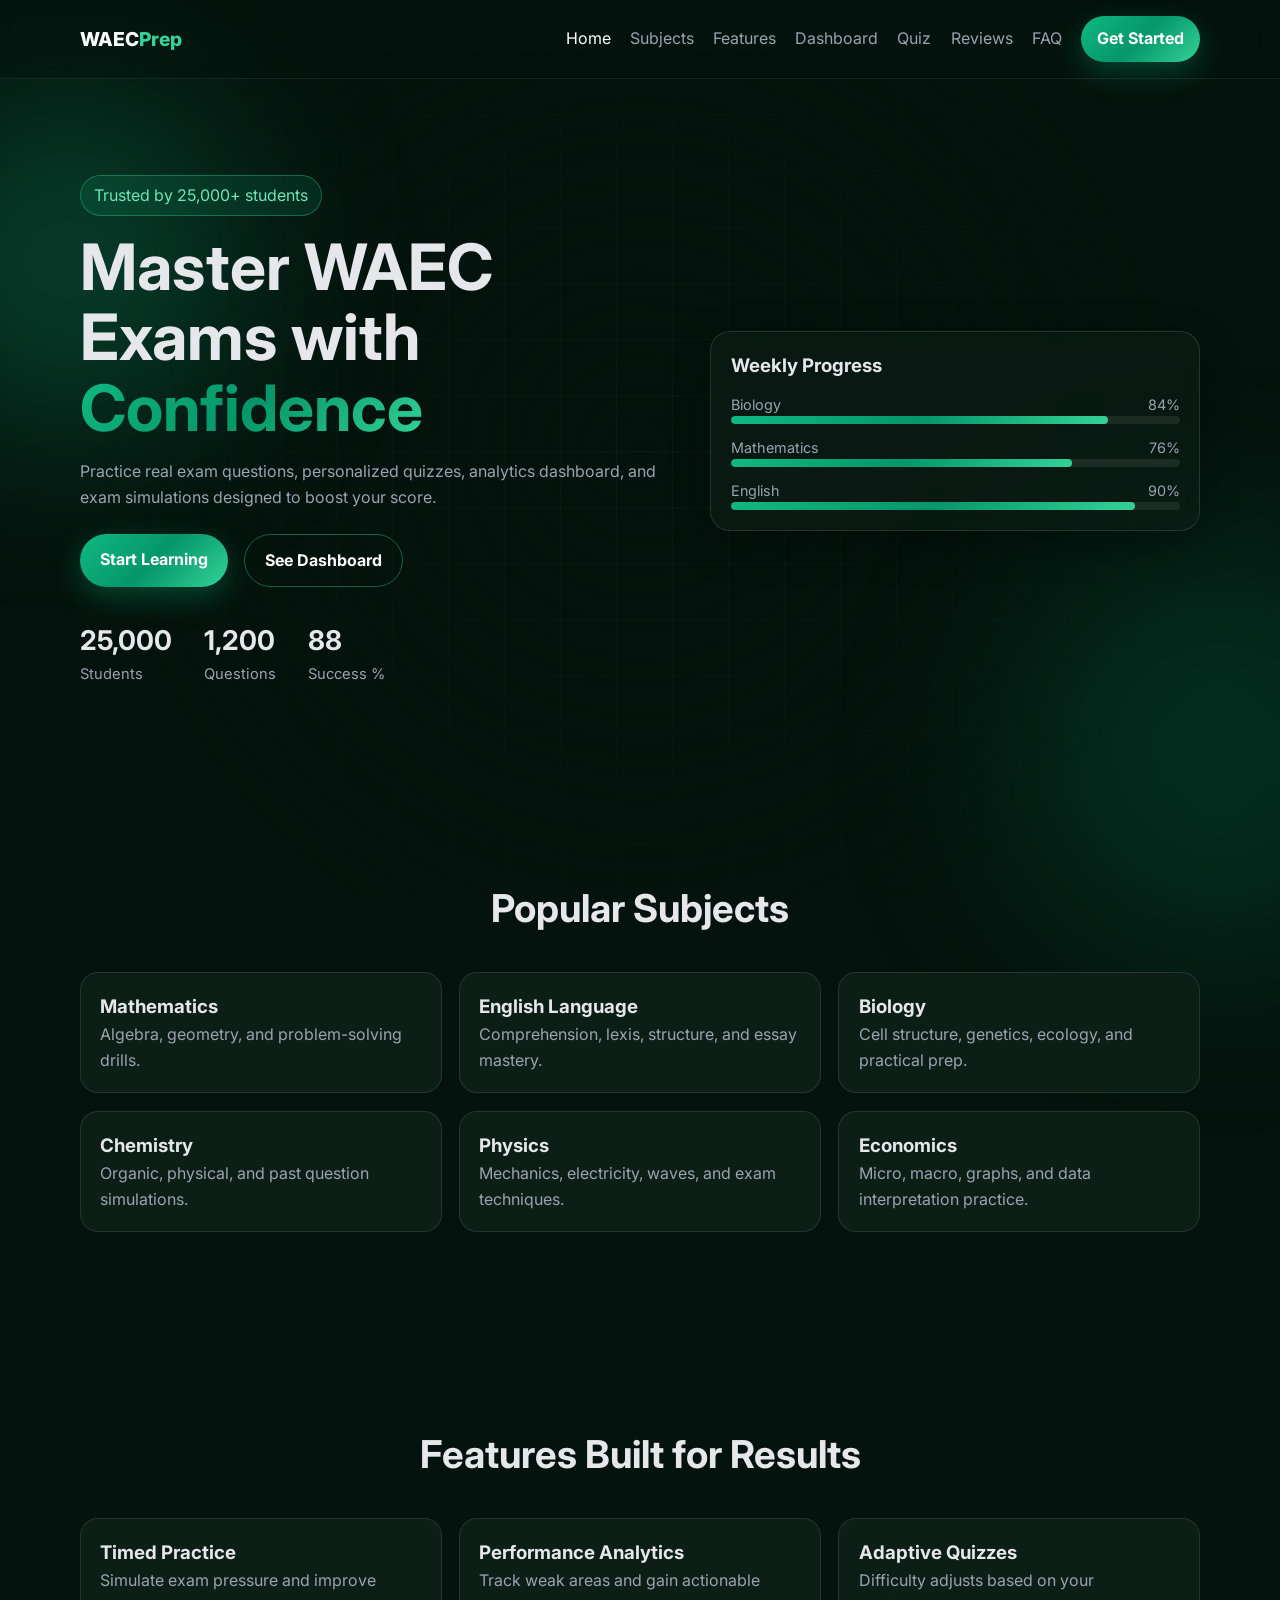
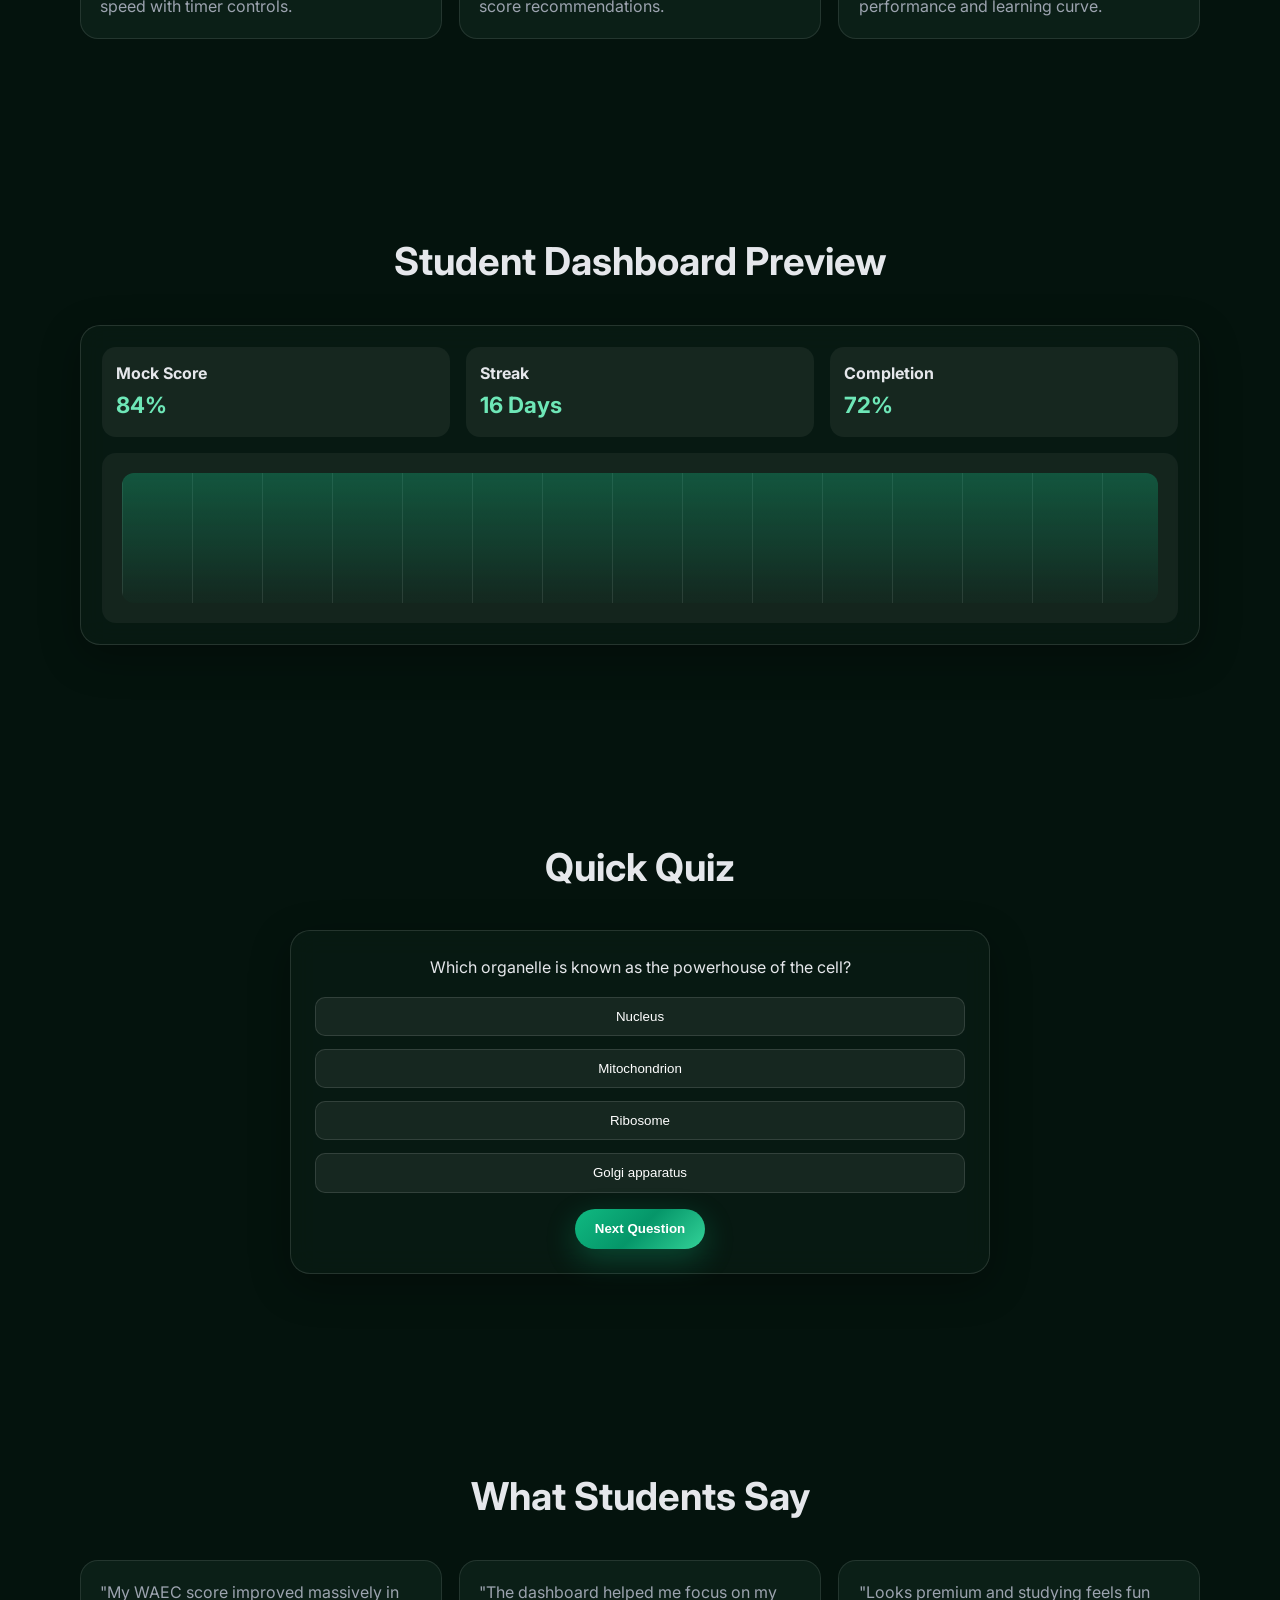
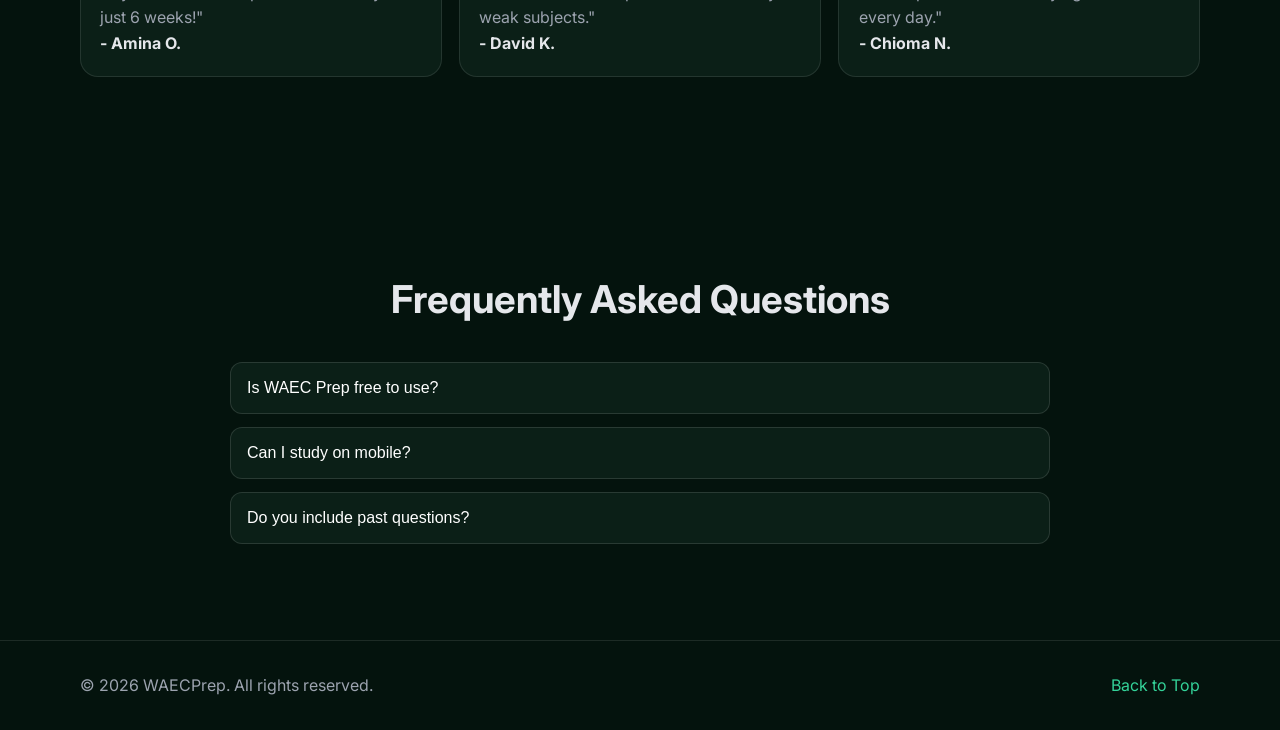
==== index.html @ 3640a82a "Build WAEC prep landing page clone with green theme" ====
<!DOCTYPE html>
<html lang="en">
<head>
  <meta charset="UTF-8" />
  <meta name="viewport" content="width=device-width, initial-scale=1.0" />
  <title>WAEC Prep - Learn Smarter, Score Higher</title>
  <link rel="preconnect" href="https://fonts.googleapis.com">
  <link rel="preconnect" href="https://fonts.gstatic.com" crossorigin>
  <link href="https://fonts.googleapis.com/css2?family=Inter:wght@400;500;600;700;800&display=swap" rel="stylesheet">
  <link rel="stylesheet" href="style.css" />
</head>
<body>
  <div class="bg-effects" aria-hidden="true">
    <span class="orb orb-1"></span>
    <span class="orb orb-2"></span>
    <span class="grid-overlay"></span>
  </div>

  <header class="navbar" id="navbar">
    <div class="container nav-wrapper">
      <a href="#home" class="logo">WAEC<span>Prep</span></a>
      <button class="mobile-toggle" id="mobileToggle" aria-label="Toggle navigation">
        <span></span><span></span><span></span>
      </button>
      <nav class="nav-links" id="navLinks">
        <a href="#home" class="nav-link active">Home</a>
        <a href="#subjects" class="nav-link">Subjects</a>
        <a href="#features" class="nav-link">Features</a>
        <a href="#dashboard" class="nav-link">Dashboard</a>
        <a href="#quiz" class="nav-link">Quiz</a>
        <a href="#testimonials" class="nav-link">Reviews</a>
        <a href="#faq" class="nav-link">FAQ</a>
        <a href="#" class="btn btn-sm ripple">Get Started</a>
      </nav>
    </div>
  </header>

  <main>
    <section class="hero section" id="home">
      <div class="container hero-layout">
        <div class="hero-text reveal">
          <p class="badge">Trusted by 25,000+ students</p>
          <h1>Master WAEC Exams with <span>Confidence</span></h1>
          <p class="sub">Practice real exam questions, personalized quizzes, analytics dashboard, and exam simulations designed to boost your score.</p>
          <div class="hero-actions">
            <a href="#subjects" class="btn ripple">Start Learning</a>
            <a href="#dashboard" class="btn btn-ghost ripple">See Dashboard</a>
          </div>
          <div class="stats">
            <div><h3 class="counter" data-target="25000">0</h3><p>Students</p></div>
            <div><h3 class="counter" data-target="1200">0</h3><p>Questions</p></div>
            <div><h3 class="counter" data-target="98">0</h3><p>Success %</p></div>
          </div>
        </div>
        <div class="hero-card reveal delay-1">
          <div class="glass panel">
            <h3>Weekly Progress</h3>
            <div class="progress-wrap">
              <div class="progress-label"><span>Biology</span><span>84%</span></div>
              <div class="track"><div class="bar w84"></div></div>
              <div class="progress-label"><span>Mathematics</span><span>76%</span></div>
              <div class="track"><div class="bar w76"></div></div>
              <div class="progress-label"><span>English</span><span>90%</span></div>
              <div class="track"><div class="bar w90"></div></div>
            </div>
          </div>
        </div>
      </div>
    </section>

    <section class="section" id="subjects">
      <div class="container">
        <h2 class="section-title reveal">Popular Subjects</h2>
        <div class="cards-grid">
          <article class="subject-card reveal"><h3>Mathematics</h3><p>Algebra, geometry, and problem-solving drills.</p></article>
          <article class="subject-card reveal delay-1"><h3>English Language</h3><p>Comprehension, lexis, structure, and essay mastery.</p></article>
          <article class="subject-card reveal delay-2"><h3>Biology</h3><p>Cell structure, genetics, ecology, and practical prep.</p></article>
          <article class="subject-card reveal"><h3>Chemistry</h3><p>Organic, physical, and past question simulations.</p></article>
          <article class="subject-card reveal delay-1"><h3>Physics</h3><p>Mechanics, electricity, waves, and exam techniques.</p></article>
          <article class="subject-card reveal delay-2"><h3>Economics</h3><p>Micro, macro, graphs, and data interpretation practice.</p></article>
        </div>
      </div>
    </section>

    <section class="section" id="features">
      <div class="container">
        <h2 class="section-title reveal">Features Built for Results</h2>
        <div class="feature-grid">
          <article class="feature-card reveal"><h3>Timed Practice</h3><p>Simulate exam pressure and improve speed with timer controls.</p></article>
          <article class="feature-card reveal delay-1"><h3>Performance Analytics</h3><p>Track weak areas and gain actionable score recommendations.</p></article>
          <article class="feature-card reveal delay-2"><h3>Adaptive Quizzes</h3><p>Difficulty adjusts based on your performance and learning curve.</p></article>
        </div>
      </div>
    </section>

    <section class="section" id="dashboard">
      <div class="container">
        <h2 class="section-title reveal">Student Dashboard Preview</h2>
        <div class="dashboard glass reveal">
          <div class="dash-top">
            <div class="metric"><h4>Mock Score</h4><p>84%</p></div>
            <div class="metric"><h4>Streak</h4><p>16 Days</p></div>
            <div class="metric"><h4>Completion</h4><p>72%</p></div>
          </div>
          <div class="dash-chart">
            <div class="chart-line"></div>
          </div>
        </div>
      </div>
    </section>

    <section class="section" id="quiz">
      <div class="container">
        <h2 class="section-title reveal">Quick Quiz</h2>
        <div class="quiz-box glass reveal">
          <p id="question">Loading question...</p>
          <div id="answers" class="answer-list"></div>
          <button id="nextBtn" class="btn ripple">Next Question</button>
        </div>
      </div>
    </section>

    <section class="section" id="testimonials">
      <div class="container">
        <h2 class="section-title reveal">What Students Say</h2>
        <div class="testimonial-grid">
          <article class="testimonial reveal"><p>"My WAEC score improved massively in just 6 weeks!"</p><h4>- Amina O.</h4></article>
          <article class="testimonial reveal delay-1"><p>"The dashboard helped me focus on my weak subjects."</p><h4>- David K.</h4></article>
          <article class="testimonial reveal delay-2"><p>"Looks premium and studying feels fun every day."</p><h4>- Chioma N.</h4></article>
        </div>
      </div>
    </section>

    <section class="section" id="faq">
      <div class="container">
        <h2 class="section-title reveal">Frequently Asked Questions</h2>
        <div class="faq-list">
          <div class="faq-item reveal">
            <button class="faq-question">Is WAEC Prep free to use?</button>
            <div class="faq-answer"><p>Yes, core quizzes and study tools are free with optional premium bundles.</p></div>
          </div>
          <div class="faq-item reveal delay-1">
            <button class="faq-question">Can I study on mobile?</button>
            <div class="faq-answer"><p>Absolutely. The platform is fully responsive for phones, tablets, and desktops.</p></div>
          </div>
          <div class="faq-item reveal delay-2">
            <button class="faq-question">Do you include past questions?</button>
            <div class="faq-answer"><p>Yes. We curate WAEC-style and past-question inspired practice sets regularly.</p></div>
          </div>
        </div>
      </div>
    </section>
  </main>

  <footer class="footer">
    <div class="container footer-wrap">
      <p>© 2026 WAECPrep. All rights reserved.</p>
      <a href="#home">Back to Top</a>
    </div>
  </footer>

  <script src="script.js"></script>
</body>
</html>
---- style.css ----
:root {
  --bg: #04130d;
  --card: #0b1f17;
  --primary: #10b981;
  --secondary: #059669;
  --accent: #34d399;
  --text: #e5e7eb;
  --text-gray: #9ca3af;
  --gradient: linear-gradient(135deg, #10b981, #059669, #34d399);
  --glass: rgba(11, 31, 23, 0.6);
}
* { box-sizing: border-box; margin: 0; padding: 0; }
html { scroll-behavior: smooth; }
body {
  font-family: 'Inter', sans-serif;
  background: var(--bg);
  color: var(--text);
  line-height: 1.6;
  overflow-x: hidden;
}
.container { width: min(1120px, 92%); margin: 0 auto; }
.section { padding: 6rem 0; position: relative; }
.section-title { font-size: clamp(1.9rem, 3vw, 2.5rem); margin-bottom: 2rem; text-align: center; }

.bg-effects .orb { position: fixed; border-radius: 50%; filter: blur(90px); z-index: -2; }
.orb-1 { width: 340px; height: 340px; background: #10b98144; top: 10%; left: -100px; }
.orb-2 { width: 420px; height: 420px; background: #05966933; right: -150px; bottom: -60px; }
.grid-overlay { position: fixed; inset: 0; z-index: -3; background: radial-gradient(circle at center, transparent 0, #04130d 70%), repeating-linear-gradient(0deg, #ffffff08 0 1px, transparent 1px 56px), repeating-linear-gradient(90deg, #ffffff08 0 1px, transparent 1px 56px); }

.navbar { position: sticky; top: 0; z-index: 50; backdrop-filter: blur(12px); background: rgba(4,19,13,0.4); border-bottom: 1px solid #ffffff14; transition: box-shadow .3s ease; }
.navbar.scrolled { box-shadow: 0 10px 30px #00000040; }
.nav-wrapper { display: flex; justify-content: space-between; align-items: center; padding: 1rem 0; }
.logo { font-weight: 800; color: #fff; text-decoration: none; font-size: 1.2rem; }
.logo span { color: var(--accent); }
.nav-links { display: flex; align-items: center; gap: 1.2rem; }
.nav-link { color: var(--text-gray); text-decoration: none; transition: .2s; }
.nav-link:hover, .nav-link.active { color: #fff; }
.mobile-toggle { display: none; background: none; border: 0; }
.mobile-toggle span { display: block; width: 25px; height: 2px; margin: 5px 0; background: #fff; }

.btn { display: inline-flex; border: 0; padding: .8rem 1.25rem; border-radius: 999px; background: var(--gradient); color: white; text-decoration: none; font-weight: 700; position: relative; overflow: hidden; transition: transform .2s ease, box-shadow .2s ease; box-shadow: 0 10px 30px #10b9814d; }
.btn:hover { transform: translateY(-2px); }
.btn-sm { padding: .65rem 1rem; }
.btn-ghost { background: transparent; border: 1px solid #34d39966; box-shadow: none; }

.hero-layout { display: grid; grid-template-columns: 1.1fr .9fr; gap: 2rem; align-items: center; }
.badge { background: #10b9811f; color: #6ee7b7; display: inline-block; padding: .4rem .8rem; border-radius: 999px; margin-bottom: 1rem; border: 1px solid #34d3995c; }
.hero h1 { font-size: clamp(2.2rem, 5vw, 4rem); line-height: 1.1; margin-bottom: 1rem; }
.hero h1 span { background: var(--gradient); -webkit-background-clip: text; color: transparent; }
.sub { color: var(--text-gray); max-width: 600px; margin-bottom: 1.5rem; }
.hero-actions { display: flex; gap: 1rem; margin-bottom: 2rem; flex-wrap: wrap; }
.stats { display: flex; gap: 2rem; }
.stats h3 { font-size: 1.7rem; }
.stats p { color: var(--text-gray); font-size: .92rem; }
.glass { background: var(--glass); border: 1px solid #ffffff1f; box-shadow: 0 12px 40px #00000050; backdrop-filter: blur(14px); border-radius: 20px; }
.panel { padding: 1.2rem; }
.panel h3 { margin-bottom: .75rem; }
.progress-label { display: flex; justify-content: space-between; color: var(--text-gray); font-size: .9rem; margin-top: .75rem; }
.track { height: 8px; background: #ffffff14; border-radius: 999px; overflow: hidden; }
.bar { height: 100%; background: var(--gradient); border-radius: 999px; }
.w84{width:84%}.w76{width:76%}.w90{width:90%}

.cards-grid, .feature-grid, .testimonial-grid { display: grid; grid-template-columns: repeat(3, 1fr); gap: 1.1rem; }
.subject-card,.feature-card,.testimonial { background: var(--card); border: 1px solid #ffffff1a; border-radius: 18px; padding: 1.2rem; transition: .25s; }
.subject-card:hover,.feature-card:hover,.testimonial:hover { transform: translateY(-6px); border-color: #34d39980; box-shadow: 0 12px 32px #10b98129; }
.subject-card p,.feature-card p,.testimonial p { color: var(--text-gray); }

.dashboard { padding: 1.3rem; }
.dash-top { display: grid; grid-template-columns: repeat(3,1fr); gap: 1rem; margin-bottom: 1rem; }
.metric { background: #ffffff0f; padding: .9rem; border-radius: 14px; }
.metric p { font-size: 1.4rem; color: #6ee7b7; font-weight: 700; }
.dash-chart { height: 170px; background: #ffffff0d; border-radius: 14px; position: relative; overflow: hidden; }
.chart-line { position: absolute; inset: 20px; border-radius: 12px; background: linear-gradient(180deg,#10b98155,#10b98106), repeating-linear-gradient(90deg,#ffffff1a 0 1px,transparent 1px 70px); }

.quiz-box { max-width: 700px; margin: 0 auto; padding: 1.5rem; text-align: center; }
.answer-list { display: grid; gap: .8rem; margin: 1rem 0; }
.answer-btn { background: #ffffff10; color: #fff; border: 1px solid #ffffff1f; padding: .7rem; border-radius: 10px; cursor: pointer; }
.answer-btn.correct { border-color: #22c55e; background: #22c55e33; }
.answer-btn.wrong { border-color: #ef4444; background: #ef444433; }

.faq-list { max-width: 820px; margin: 0 auto; display: grid; gap: .8rem; }
.faq-item { border: 1px solid #ffffff1f; border-radius: 12px; background: var(--card); overflow: hidden; }
.faq-question { width: 100%; background: transparent; color: #fff; border: 0; text-align: left; padding: 1rem; font-size: 1rem; cursor: pointer; }
.faq-answer { max-height: 0; overflow: hidden; transition: max-height .25s ease; }
.faq-answer p { color: var(--text-gray); padding: 0 1rem 1rem; }
.faq-item.open .faq-answer { max-height: 150px; }

.footer { padding: 2rem 0; border-top: 1px solid #ffffff1a; }
.footer-wrap { display: flex; justify-content: space-between; color: var(--text-gray); }
.footer a { color: var(--accent); text-decoration: none; }

.reveal { opacity: 0; transform: translateY(18px); transition: all .7s ease; }
.reveal.show { opacity: 1; transform: translateY(0); }
.delay-1 { transition-delay: .12s; }
.delay-2 { transition-delay: .24s; }
.ripple-ink { position: absolute; border-radius: 50%; background: #fff; opacity: .25; transform: scale(0); animation: ripple .6s linear; pointer-events: none; }
@keyframes ripple { to { transform: scale(4); opacity: 0; } }

@media (max-width: 980px) {
  .hero-layout, .cards-grid, .feature-grid, .testimonial-grid { grid-template-columns: 1fr; }
  .dash-top { grid-template-columns: 1fr; }
  .mobile-toggle { display: block; }
  .nav-links { position: absolute; top: 68px; left: 4%; right: 4%; display: none; flex-direction: column; background: #0b1f17f2; border: 1px solid #ffffff1f; border-radius: 14px; padding: 1rem; }
  .nav-links.open { display: flex; }
}
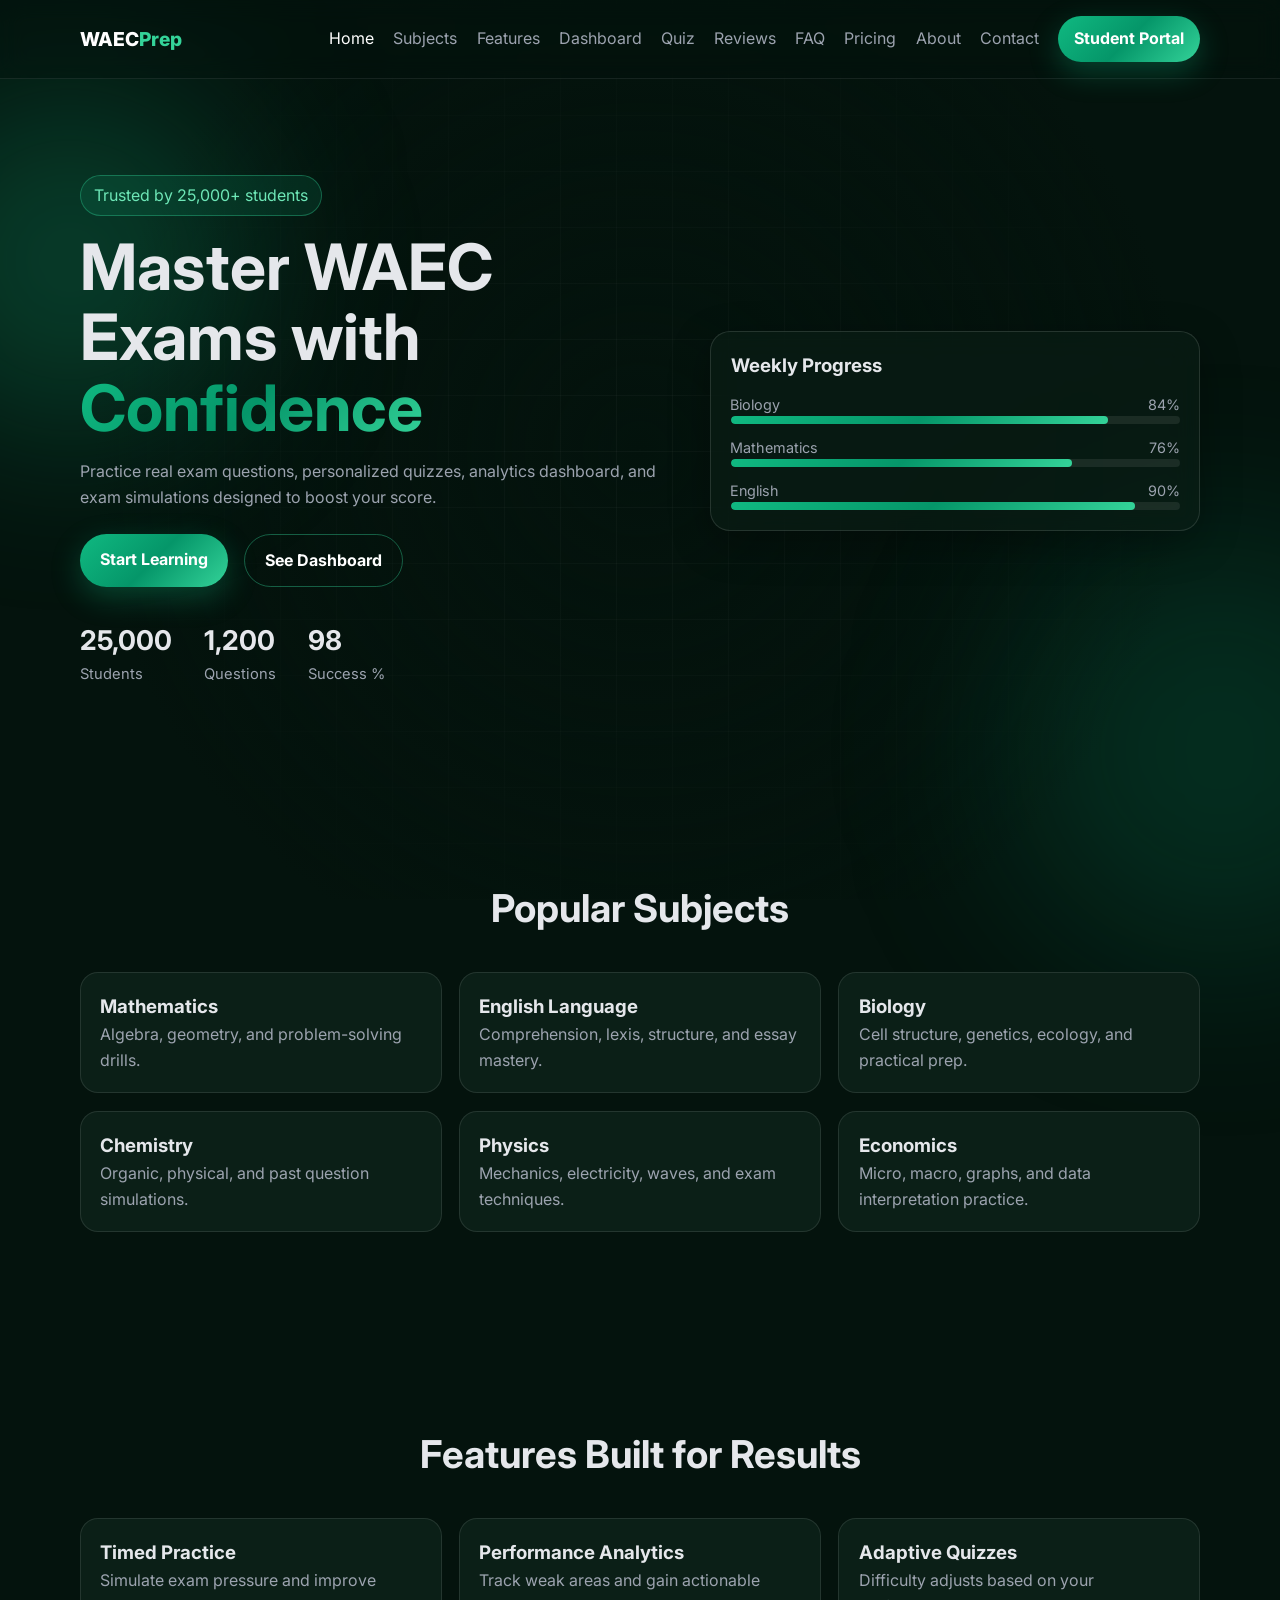
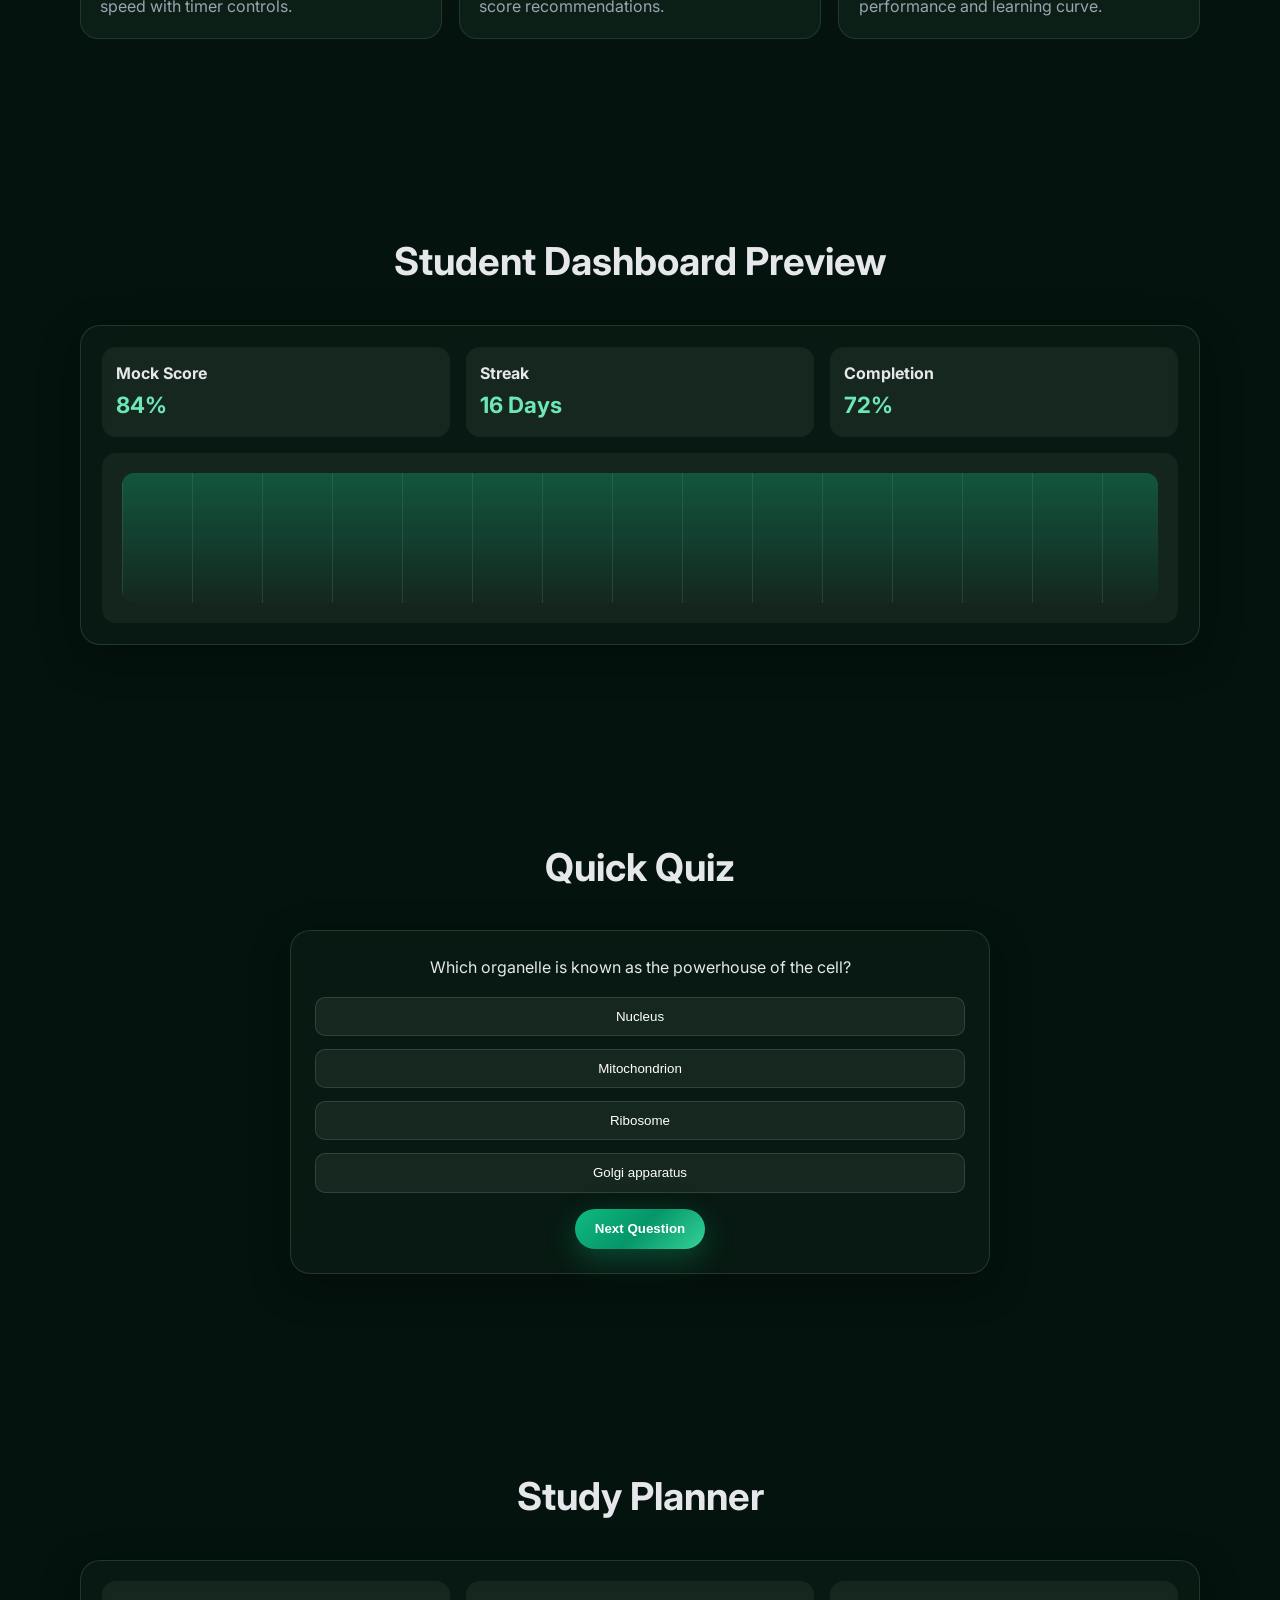
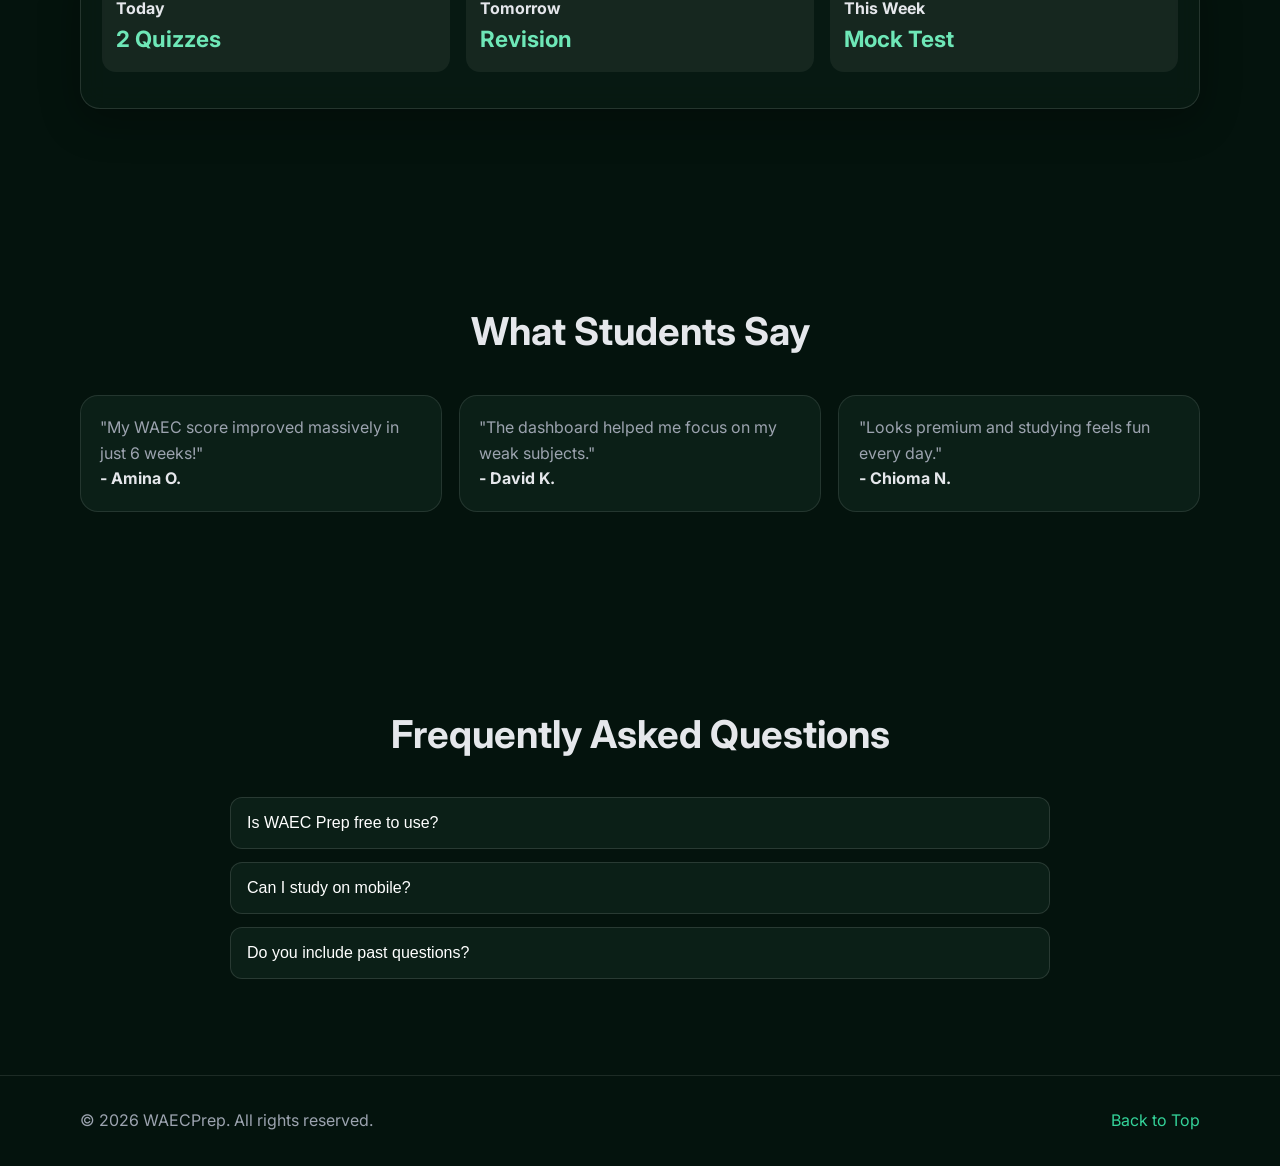
==== commit a262e24e: "Add multi-page experience and extra student features" ====
--- a/index.html
+++ b/index.html
@@ -30,7 +30,10 @@
         <a href="#quiz" class="nav-link">Quiz</a>
         <a href="#testimonials" class="nav-link">Reviews</a>
         <a href="#faq" class="nav-link">FAQ</a>
-        <a href="#" class="btn btn-sm ripple">Get Started</a>
+        <a href="pricing.html" class="nav-link">Pricing</a>
+        <a href="about.html" class="nav-link">About</a>
+        <a href="contact.html" class="nav-link">Contact</a>
+        <a href="dashboard.html" class="btn btn-sm ripple">Student Portal</a>
       </nav>
     </div>
   </header>
@@ -120,6 +123,20 @@
       </div>
     </section>
 
+
+    <section class="section" id="planner">
+      <div class="container">
+        <h2 class="section-title reveal">Study Planner</h2>
+        <div class="dashboard glass reveal">
+          <div class="dash-top">
+            <div class="metric"><h4>Today</h4><p>2 Quizzes</p></div>
+            <div class="metric"><h4>Tomorrow</h4><p>Revision</p></div>
+            <div class="metric"><h4>This Week</h4><p>Mock Test</p></div>
+          </div>
+        </div>
+      </div>
+    </section>
+
     <section class="section" id="testimonials">
       <div class="container">
         <h2 class="section-title reveal">What Students Say</h2>
--- a/style.css
+++ b/style.css
@@ -103,3 +103,11 @@
   .nav-links { position: absolute; top: 68px; left: 4%; right: 4%; display: none; flex-direction: column; background: #0b1f17f2; border: 1px solid #ffffff1f; border-radius: 14px; padding: 1rem; }
   .nav-links.open { display: flex; }
 }
+
+
+.page-shell { min-height: calc(100vh - 140px); }
+.page-card { padding: 1.5rem; }
+.page-grid { margin-top: 1.2rem; }
+.contact-form { max-width: 700px; margin: 0 auto; display: grid; gap: .9rem; padding: 1.3rem; }
+.contact-form label { display: grid; gap: .5rem; color: var(--text-gray); }
+.contact-form input, .contact-form textarea { background: #ffffff10; border: 1px solid #ffffff29; color: #fff; border-radius: 10px; padding: .75rem .9rem; font: inherit; }
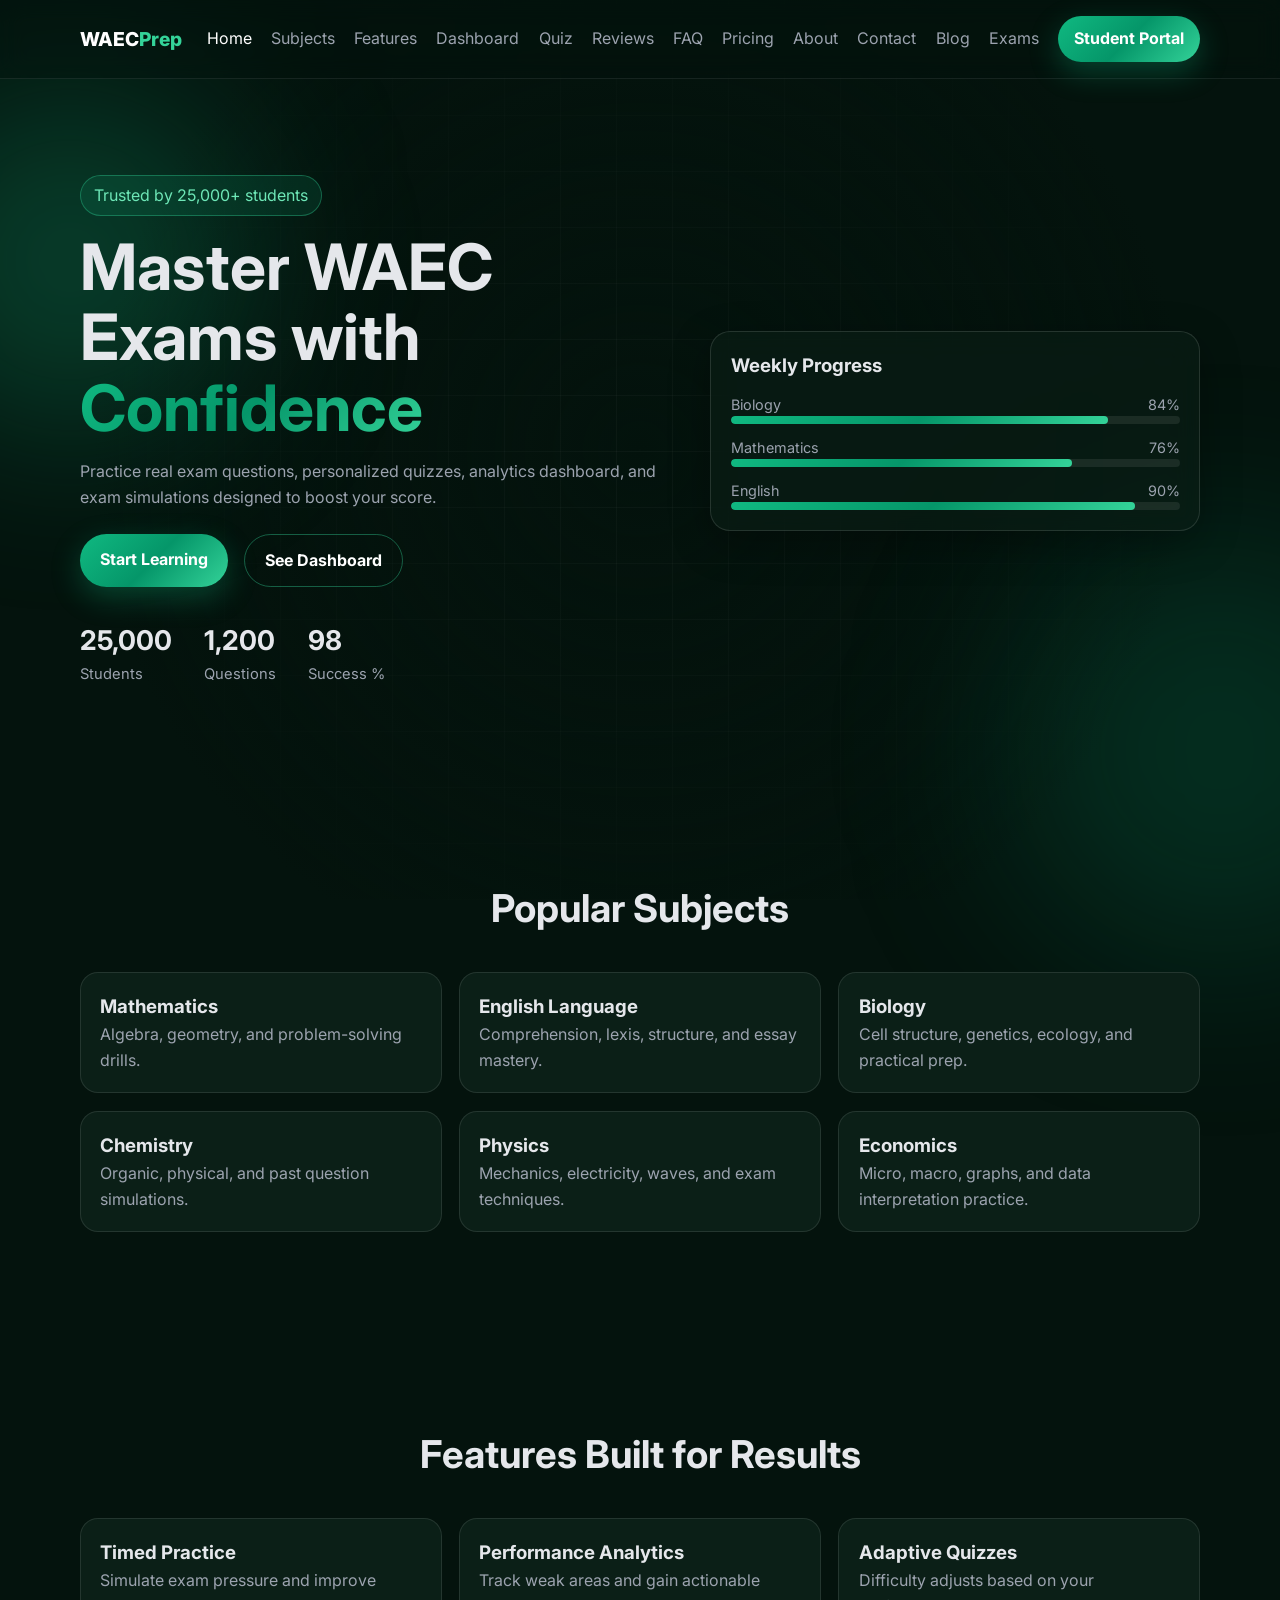
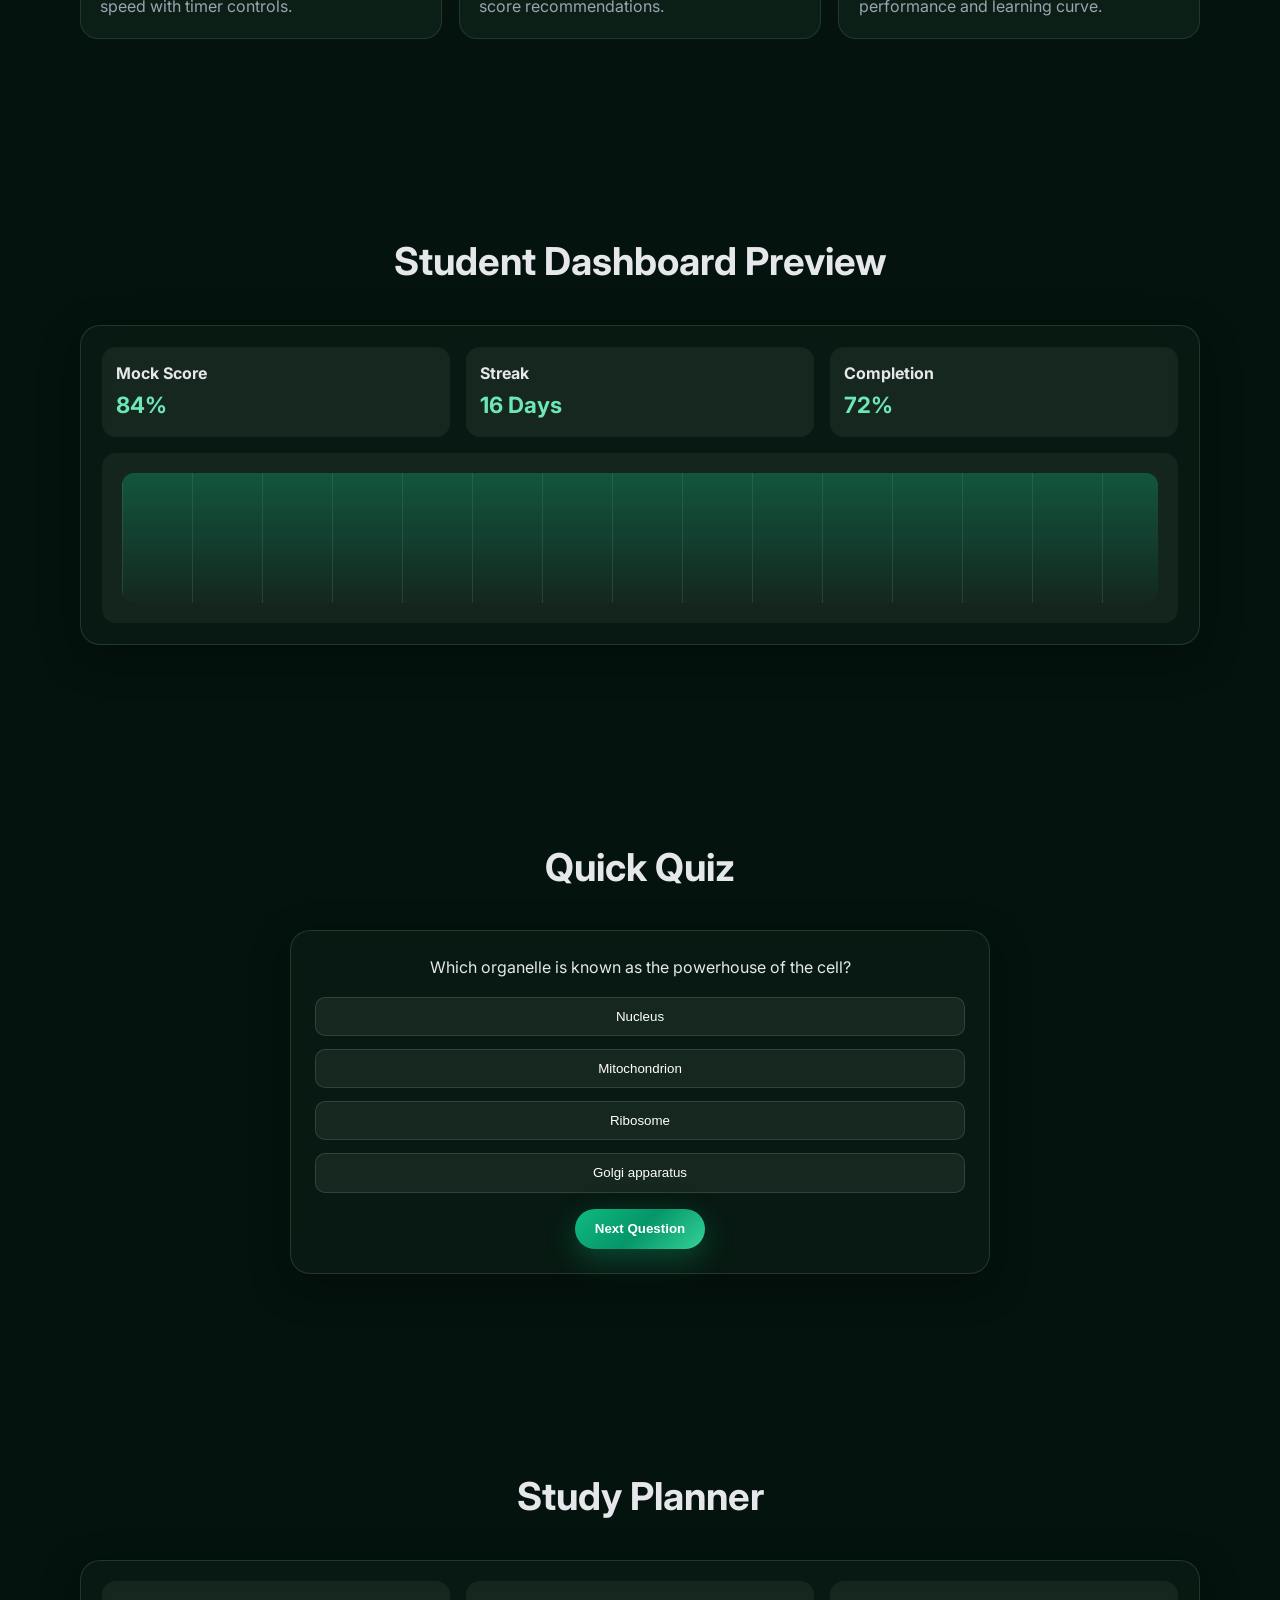
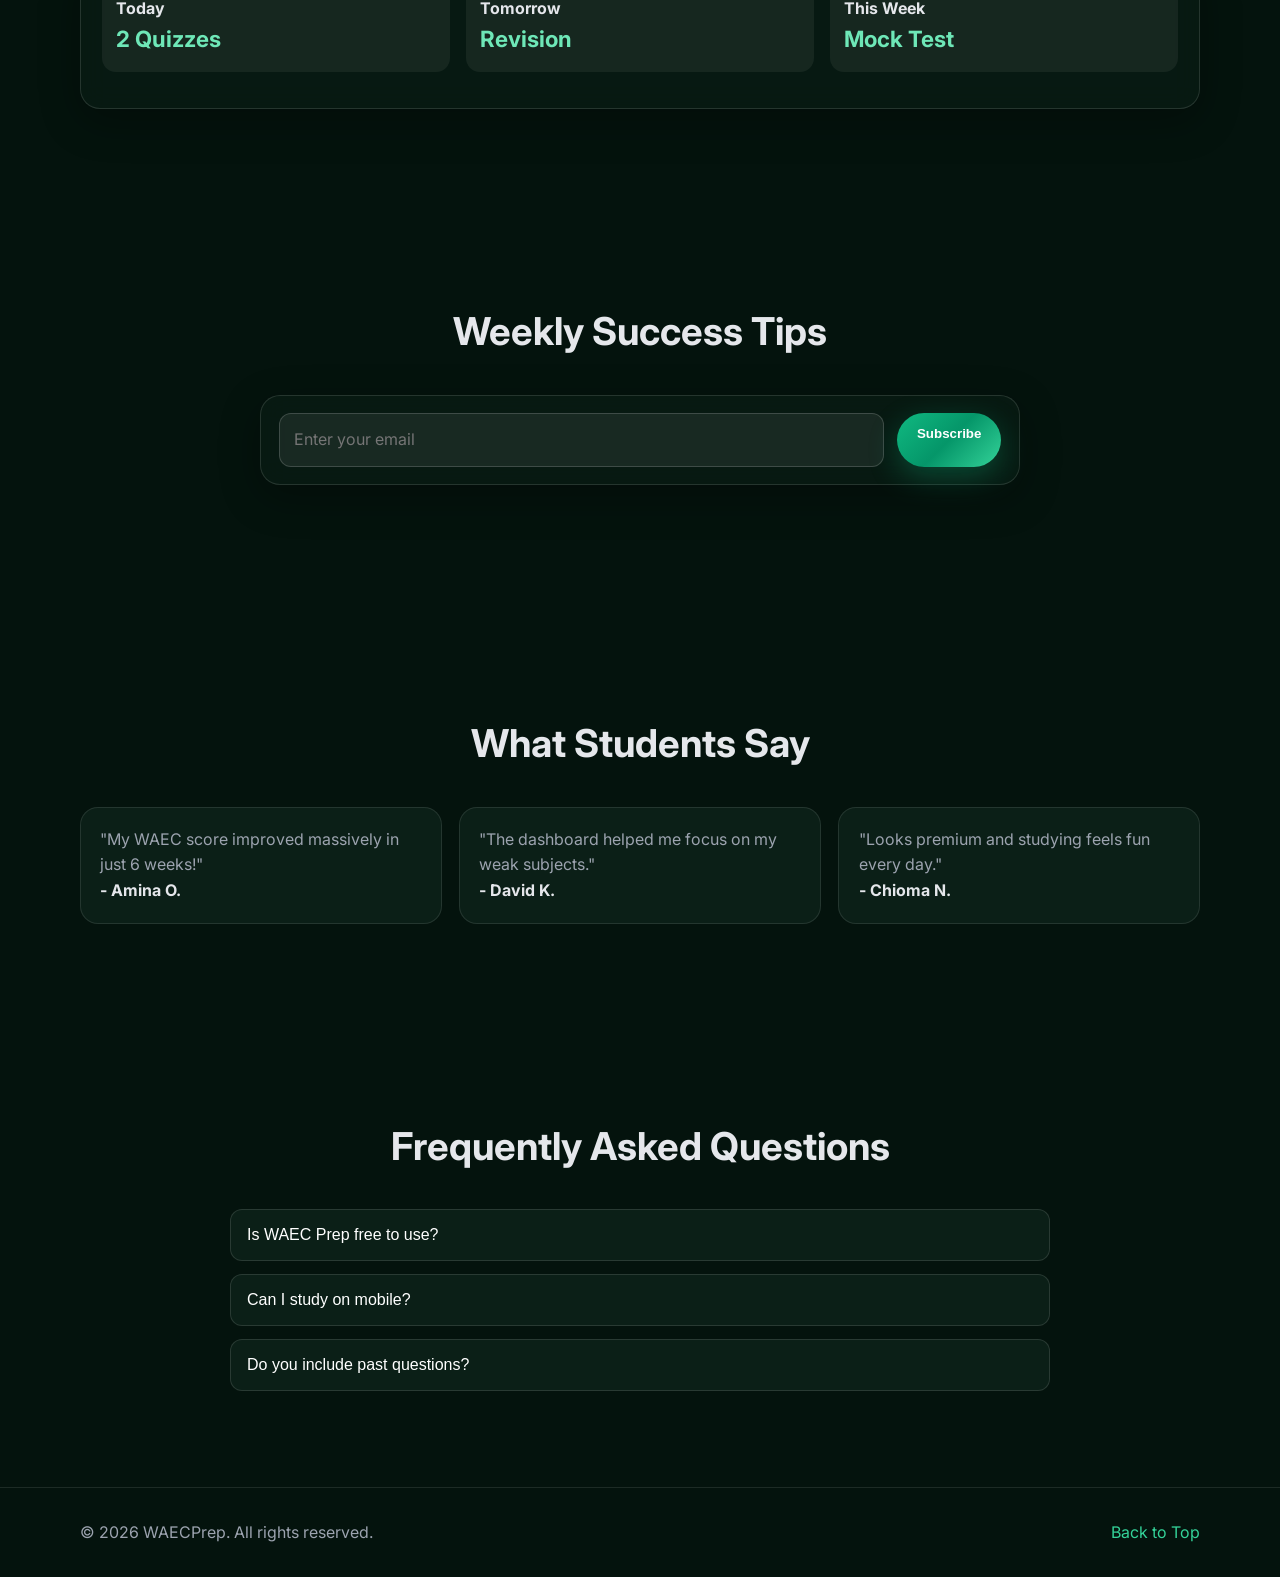
==== commit 69b13cff: "Add blog and exams pages with newsletter and countdown features" ====
--- a/index.html
+++ b/index.html
@@ -33,6 +33,8 @@
         <a href="pricing.html" class="nav-link">Pricing</a>
         <a href="about.html" class="nav-link">About</a>
         <a href="contact.html" class="nav-link">Contact</a>
+        <a href="blog.html" class="nav-link">Blog</a>
+        <a href="exams.html" class="nav-link">Exams</a>
         <a href="dashboard.html" class="btn btn-sm ripple">Student Portal</a>
       </nav>
     </div>
@@ -137,6 +139,18 @@
       </div>
     </section>
 
+
+    <section class="section" id="newsletter">
+      <div class="container">
+        <h2 class="section-title reveal">Weekly Success Tips</h2>
+        <form class="glass newsletter reveal" id="newsletterForm">
+          <input type="email" id="newsletterEmail" placeholder="Enter your email" required />
+          <button class="btn ripple" type="submit">Subscribe</button>
+        </form>
+        <p class="newsletter-note" id="newsletterNote"></p>
+      </div>
+    </section>
+
     <section class="section" id="testimonials">
       <div class="container">
         <h2 class="section-title reveal">What Students Say</h2>
--- a/style.css
+++ b/style.css
@@ -111,3 +111,9 @@
 .contact-form { max-width: 700px; margin: 0 auto; display: grid; gap: .9rem; padding: 1.3rem; }
 .contact-form label { display: grid; gap: .5rem; color: var(--text-gray); }
 .contact-form input, .contact-form textarea { background: #ffffff10; border: 1px solid #ffffff29; color: #fff; border-radius: 10px; padding: .75rem .9rem; font: inherit; }
+
+
+.newsletter { max-width: 760px; margin: 0 auto; padding: 1.1rem; display: grid; grid-template-columns: 1fr auto; gap: .8rem; }
+.newsletter input { background: #ffffff12; border: 1px solid #ffffff2a; color: #fff; border-radius: 12px; padding: .8rem .9rem; font: inherit; }
+.newsletter-note { text-align: center; margin-top: .75rem; color: #6ee7b7; min-height: 24px; }
+@media (max-width: 640px) { .newsletter { grid-template-columns: 1fr; } }
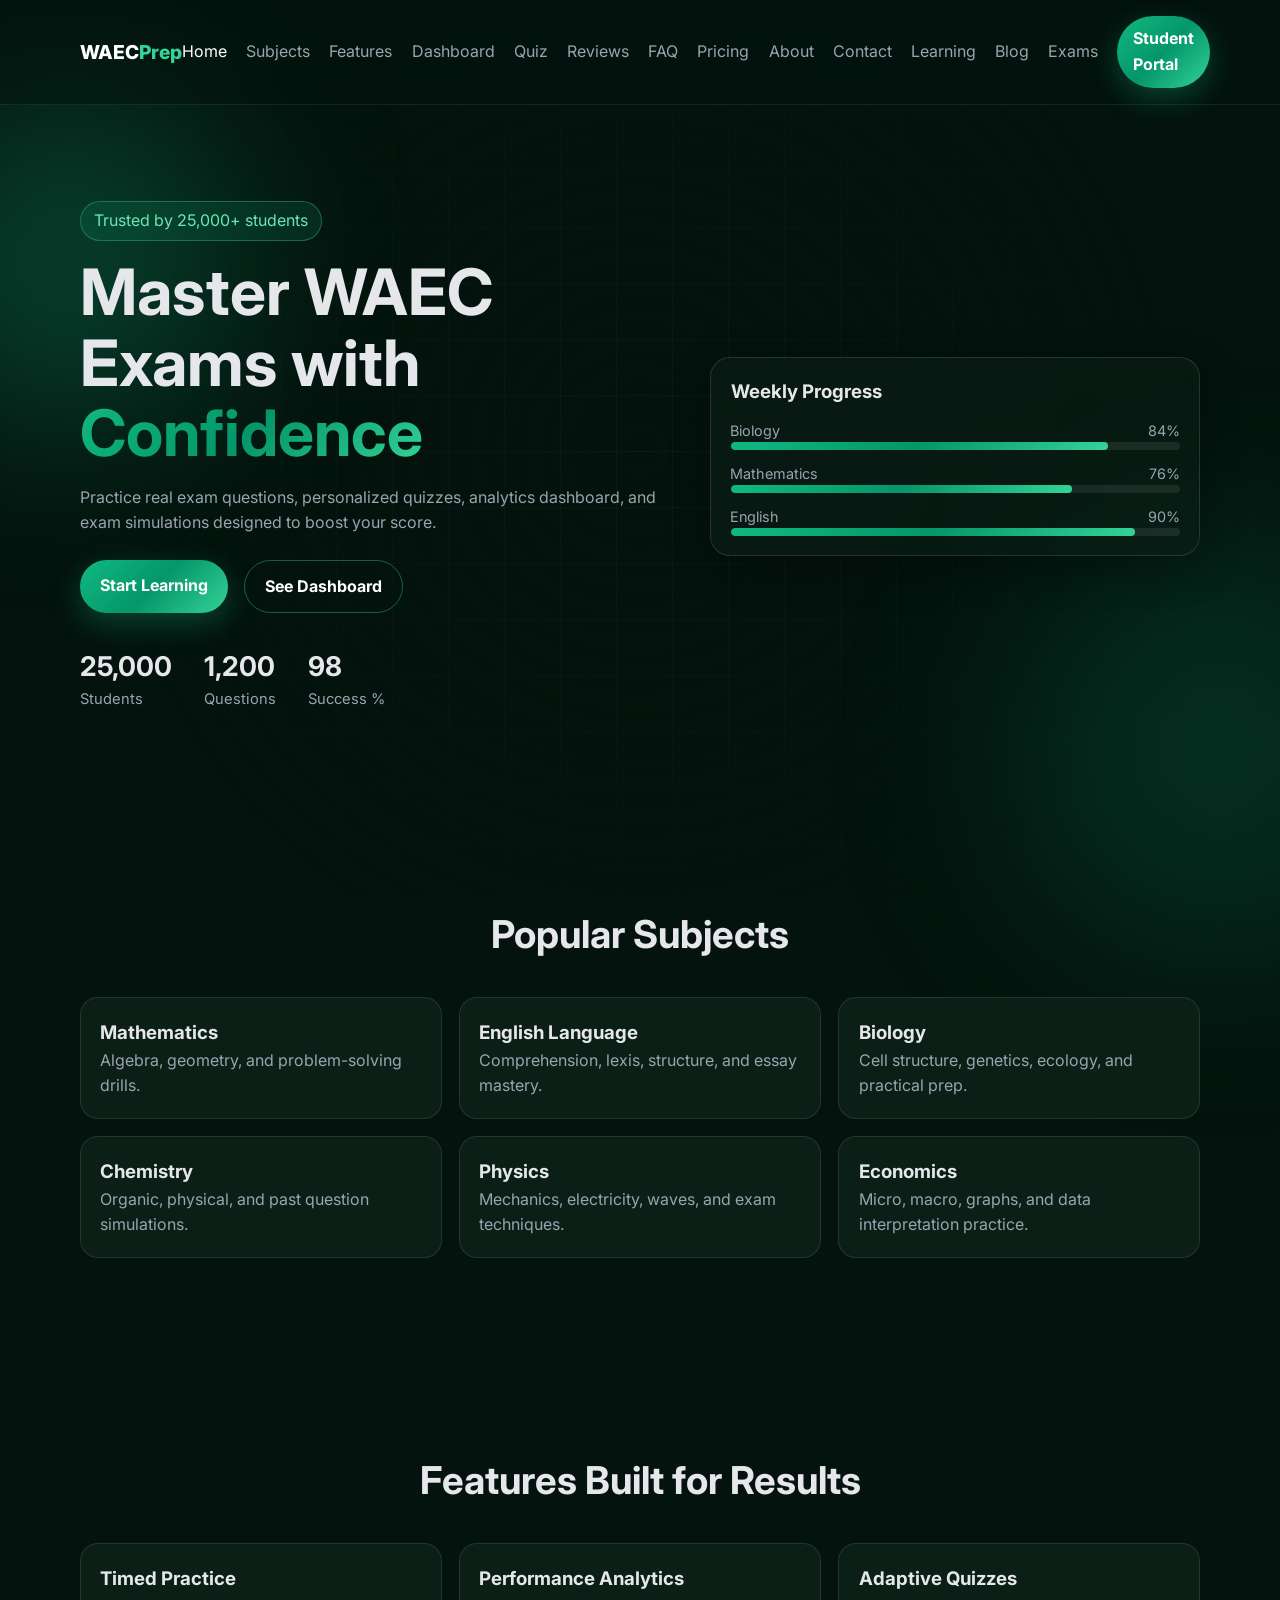
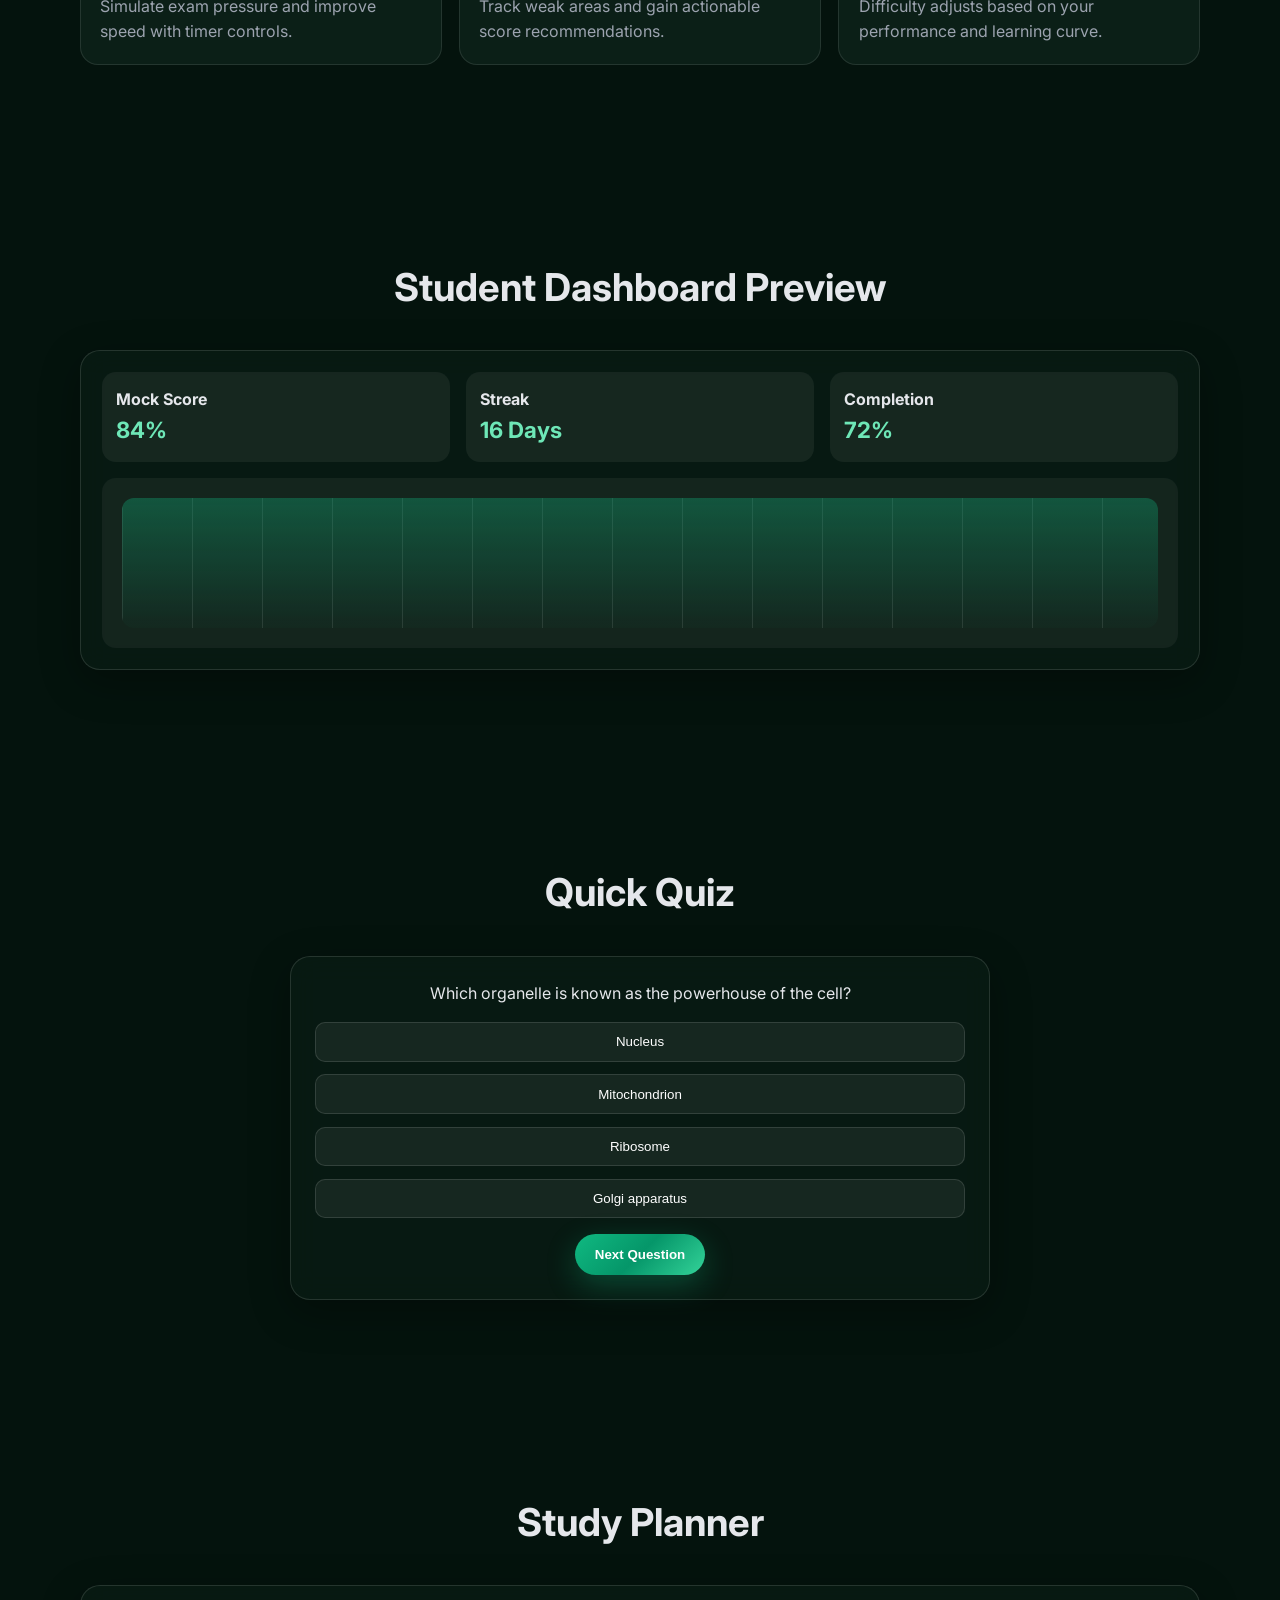
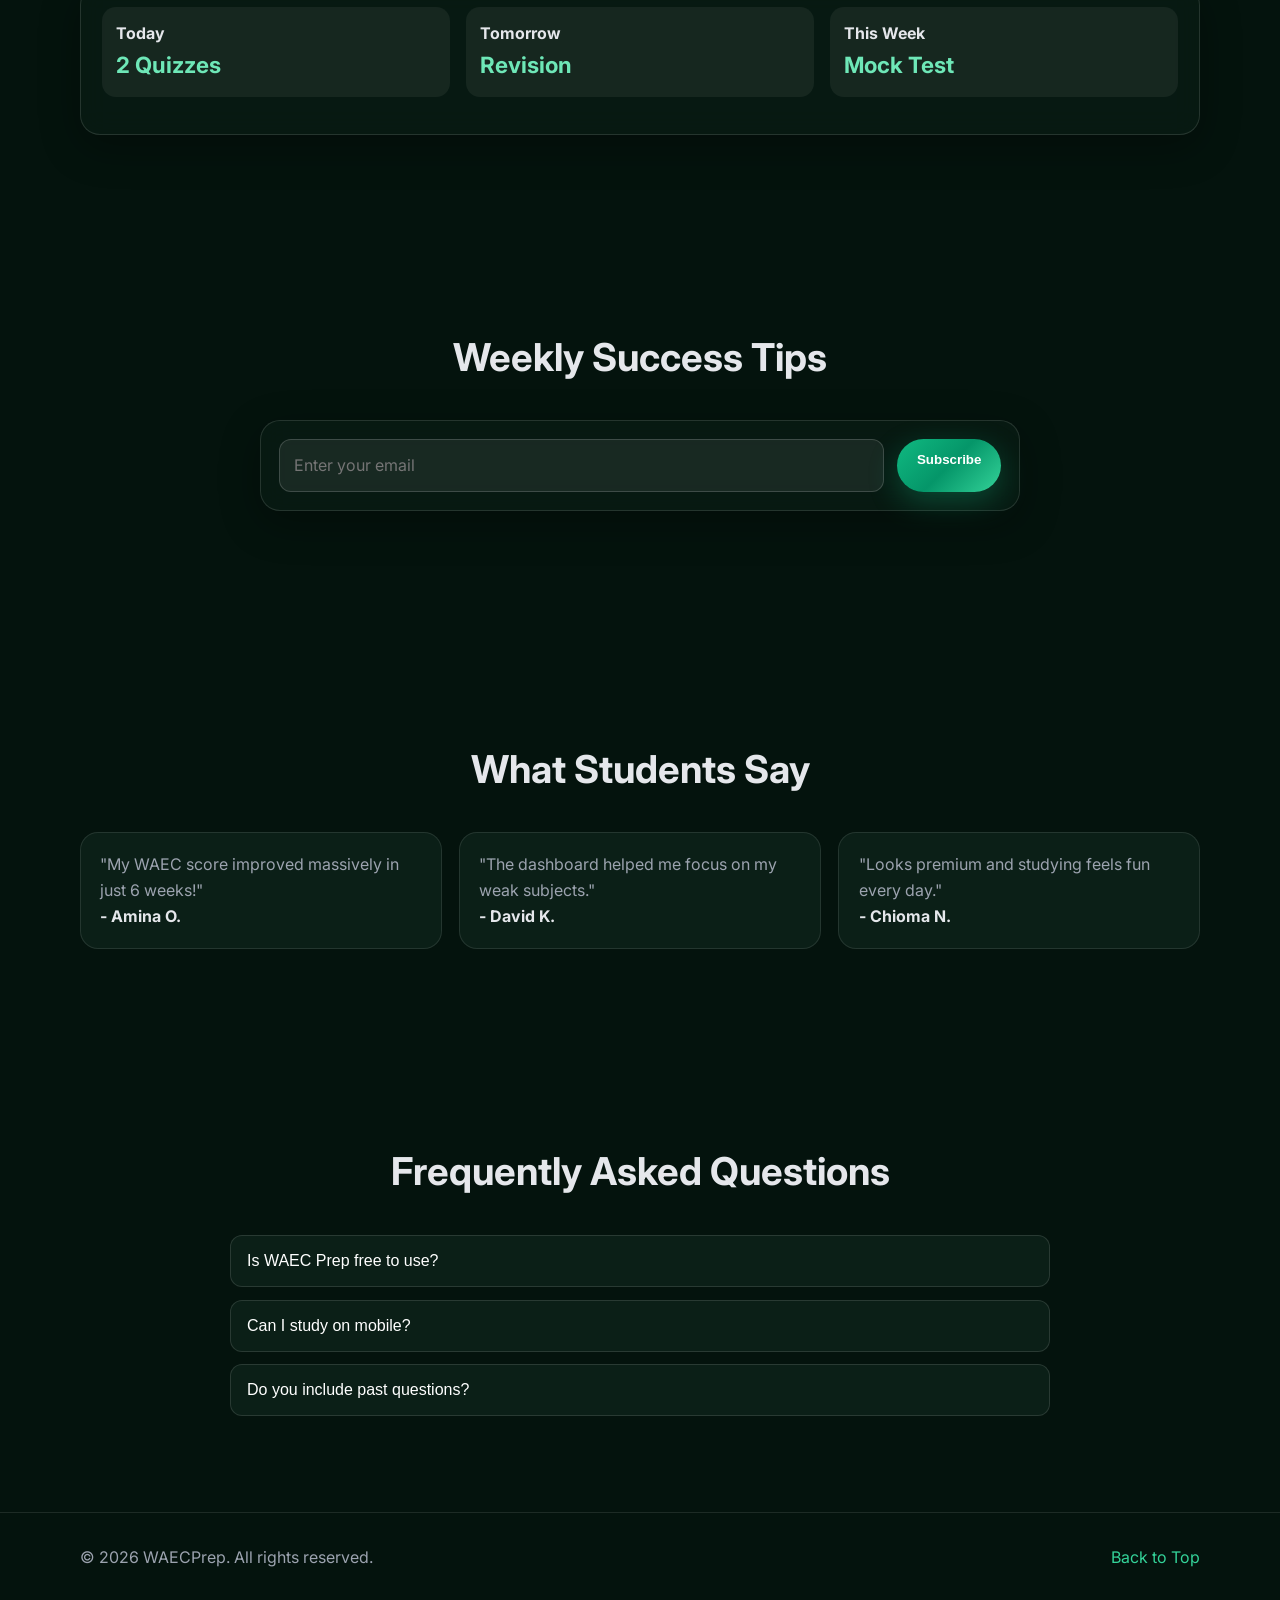
==== commit 9e79d71c: "Add dedicated Learning Paths page and nav link" ====
--- a/index.html
+++ b/index.html
@@ -33,6 +33,7 @@
         <a href="pricing.html" class="nav-link">Pricing</a>
         <a href="about.html" class="nav-link">About</a>
         <a href="contact.html" class="nav-link">Contact</a>
+        <a href="learning.html" class="nav-link">Learning</a>
         <a href="blog.html" class="nav-link">Blog</a>
         <a href="exams.html" class="nav-link">Exams</a>
         <a href="dashboard.html" class="btn btn-sm ripple">Student Portal</a>
